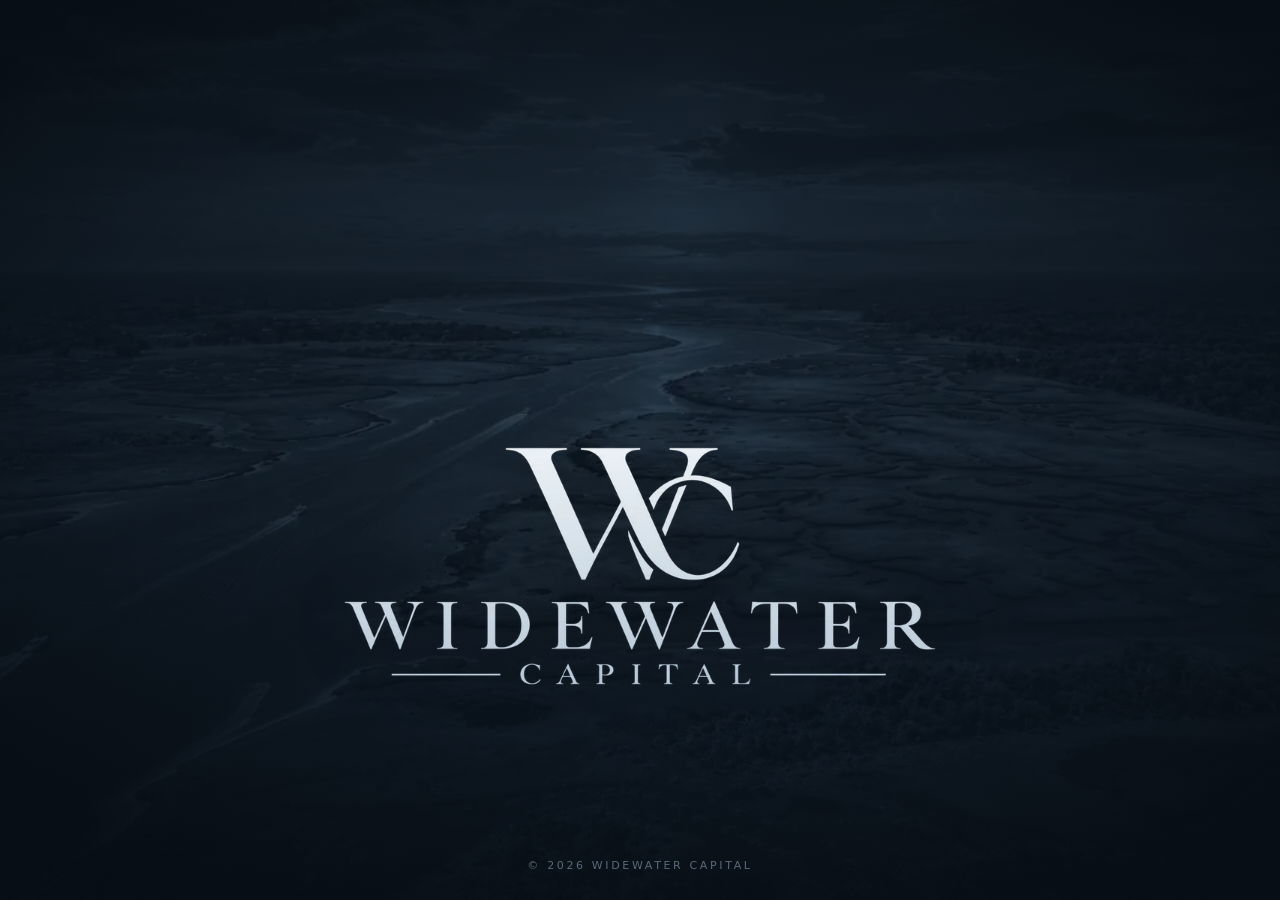
==== index.html @ c3ce8c8d "Add Widewater Capital landing page Dark steel-blue splash page with the Widewater Capital logo over " ====
<!doctype html>
<html lang="en">
<head>
  <meta charset="utf-8">
  <meta name="viewport" content="width=device-width, initial-scale=1">
  <title>Widewater Capital</title>
  <meta name="description" content="Widewater Capital">
  <link rel="canonical" href="https://widewatercapital.com/">
  <meta name="theme-color" content="#0a131c">
  <meta name="color-scheme" content="dark">

  <meta property="og:type" content="website">
  <meta property="og:site_name" content="Widewater Capital">
  <meta property="og:title" content="Widewater Capital">
  <meta property="og:url" content="https://widewatercapital.com/">
  <meta property="og:image" content="https://widewatercapital.com/assets/img/og-image.jpg">
  <meta property="og:image:width" content="1200">
  <meta property="og:image:height" content="630">
  <meta name="twitter:card" content="summary_large_image">

  <link rel="icon" href="favicon.ico" sizes="any">
  <link rel="icon" href="assets/img/favicon-32.png" type="image/png" sizes="32x32">
  <link rel="icon" href="assets/img/icon-192.png" type="image/png" sizes="192x192">
  <link rel="apple-touch-icon" href="assets/img/apple-touch-icon.png">

  <link rel="preload" as="image" type="image/webp" href="assets/img/logo.webp"
        imagesrcset="assets/img/logo-800.webp 800w, assets/img/logo.webp 1482w"
        imagesizes="(min-width: 760px) 600px, 80vw">
  <link rel="stylesheet" href="assets/css/styles.css">

  <script type="application/ld+json">
  {
    "@context": "https://schema.org",
    "@type": "Organization",
    "name": "Widewater Capital",
    "url": "https://widewatercapital.com/",
    "logo": "https://widewatercapital.com/assets/img/icon-192.png"
  }
  </script>
</head>
<body>
  <main class="splash">
    <picture>
      <source type="image/webp"
              srcset="assets/img/bg-800.webp 800w, assets/img/bg-1280.webp 1280w, assets/img/bg-1672.webp 1672w"
              sizes="100vw">
      <img class="splash-bg"
           src="assets/img/bg-1672.jpg"
           srcset="assets/img/bg-800.jpg 800w, assets/img/bg-1280.jpg 1280w, assets/img/bg-1672.jpg 1672w"
           sizes="100vw" width="1672" height="941" alt="" decoding="async">
    </picture>

    <h1 class="splash-logo">
      <picture>
        <source type="image/webp"
                srcset="assets/img/logo-800.webp 800w, assets/img/logo.webp 1482w"
                sizes="(min-width: 760px) 600px, 80vw">
        <img src="assets/img/logo.png"
             srcset="assets/img/logo-800.png 800w, assets/img/logo.png 1482w"
             sizes="(min-width: 760px) 600px, 80vw"
             width="1482" height="608" alt="Widewater Capital" fetchpriority="high">
      </picture>
    </h1>

    <footer class="splash-footer">
      © <span id="year">2026</span> Widewater Capital
    </footer>
  </main>

  <script>document.getElementById("year").textContent = new Date().getFullYear();</script>
</body>
</html>
---- assets/css/styles.css ----
/* Widewater Capital — splash page */

:root {
  --steel-950: #070d14;
  --steel-900: #0a131c;
  --steel-800: #122233;
  --steel-300: #8ea4b8;
  --steel-100: #dbe4ec;
}

*,
*::before,
*::after {
  box-sizing: border-box;
}

html,
body {
  height: 100%;
}

body {
  margin: 0;
  background: var(--steel-900);
  color: var(--steel-100);
  font-family: system-ui, -apple-system, "Segoe UI", Roboto, sans-serif;
  -webkit-font-smoothing: antialiased;
}

img {
  display: block;
  max-width: 100%;
  height: auto;
}

a {
  color: inherit;
}

:focus-visible {
  outline: 1px solid var(--steel-300);
  outline-offset: 4px;
}

.splash {
  position: relative;
  display: grid;
  place-items: center;
  min-height: 100vh;
  min-height: 100svh;
  padding: 6rem 1rem;
  overflow: hidden;
  background:
    radial-gradient(ellipse at 50% 45%, var(--steel-800) 0%, var(--steel-900) 55%, var(--steel-950) 100%);
  isolation: isolate;
}

/* Steel-blue duotone of the estuary photo, sitting quietly behind the logo */
.splash-bg {
  position: absolute;
  inset: 0;
  z-index: -2;
  width: 100%;
  height: 100%;
  object-fit: cover;
  object-position: 40% 55%;
  animation: bg-in 2.4s cubic-bezier(0.22, 1, 0.36, 1) both;
}

.splash::after {
  content: "";
  position: absolute;
  inset: 0;
  z-index: -1;
  background:
    radial-gradient(ellipse 70% 60% at 50% 48%, rgba(10, 19, 28, 0.35) 0%, rgba(10, 19, 28, 0.7) 60%, rgba(7, 13, 20, 0.94) 100%),
    linear-gradient(180deg, rgba(7, 13, 20, 0.5) 0%, rgba(7, 13, 20, 0.15) 40%, rgba(7, 13, 20, 0.6) 100%);
}

.splash-logo {
  display: block;
  width: min(600px, 80vw);
  margin: 0;
  filter: drop-shadow(0 6px 30px rgba(0, 0, 0, 0.45));
  animation: logo-in 1.6s 0.25s cubic-bezier(0.22, 1, 0.36, 1) both;
}

.splash-tagline {
  margin: 2rem 0 0;
  color: var(--steel-300);
  font-size: 0.75rem;
  letter-spacing: 0.3em;
  text-align: center;
  text-transform: uppercase;
  animation: logo-in 1.6s 0.5s cubic-bezier(0.22, 1, 0.36, 1) both;
}

.splash-tagline a {
  display: inline-block;
  margin-top: 1.25rem;
  padding: 0.75rem 1.5rem;
  border: 1px solid rgba(142, 164, 184, 0.45);
  color: var(--steel-100);
  text-decoration: none;
  transition: border-color 0.2s, background-color 0.2s;
}

.splash-tagline a:hover {
  border-color: var(--steel-100);
  background: rgba(219, 228, 236, 0.06);
}

.splash-footer {
  position: absolute;
  bottom: 1.75rem;
  left: 0;
  right: 0;
  color: var(--steel-300);
  font-size: 0.6875rem;
  letter-spacing: 0.24em;
  text-align: center;
  text-transform: uppercase;
  opacity: 0.6;
  animation: fade-in 1.6s 0.9s ease both;
}

/* 404 page: smaller logo with a message below */
.splash-stack {
  display: flex;
  flex-direction: column;
  align-items: center;
}

.not-found .splash-logo {
  width: min(380px, 66vw);
}

@keyframes bg-in {
  from {
    opacity: 0;
    transform: scale(1.06);
  }
}

@keyframes logo-in {
  from {
    opacity: 0;
    transform: translateY(12px);
  }
}

@keyframes fade-in {
  from {
    opacity: 0;
  }
}

@media (prefers-reduced-motion: reduce) {
  .splash-bg,
  .splash-logo,
  .splash-tagline,
  .splash-footer {
    animation: none;
  }
}
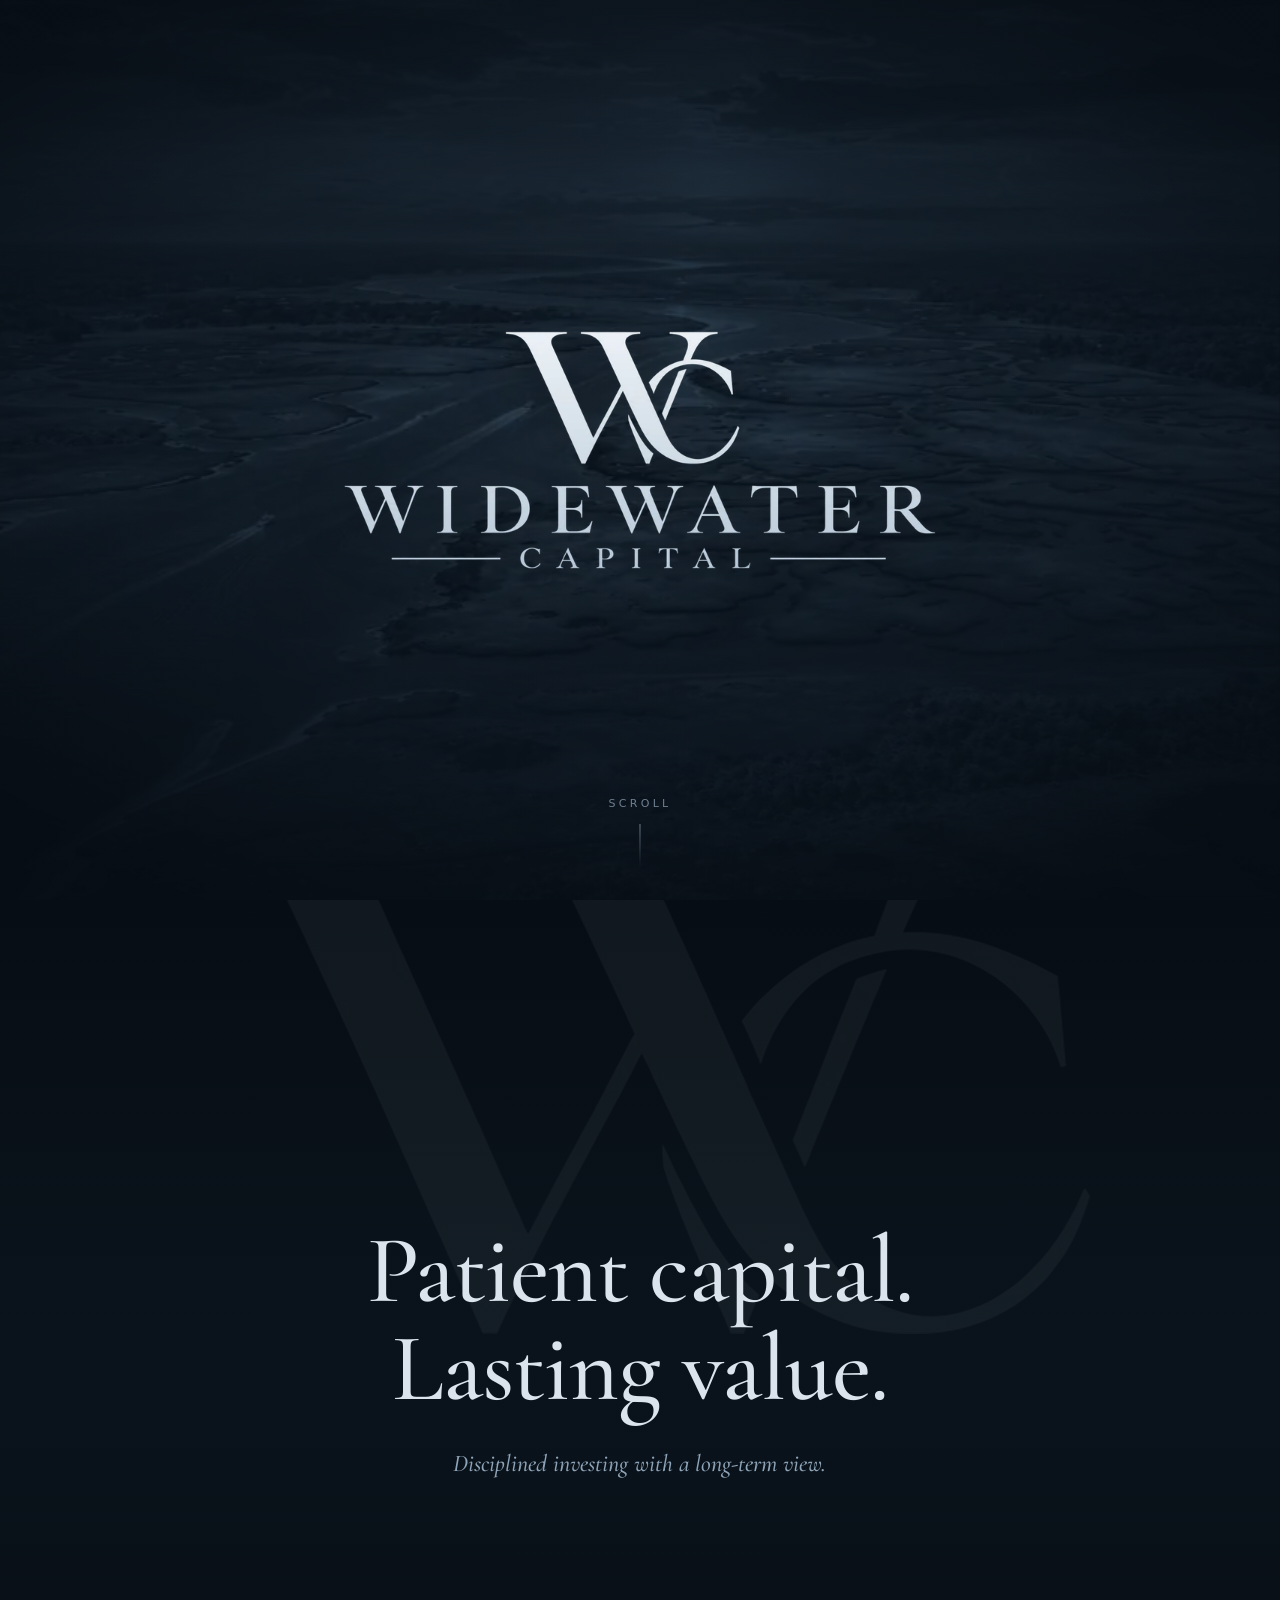
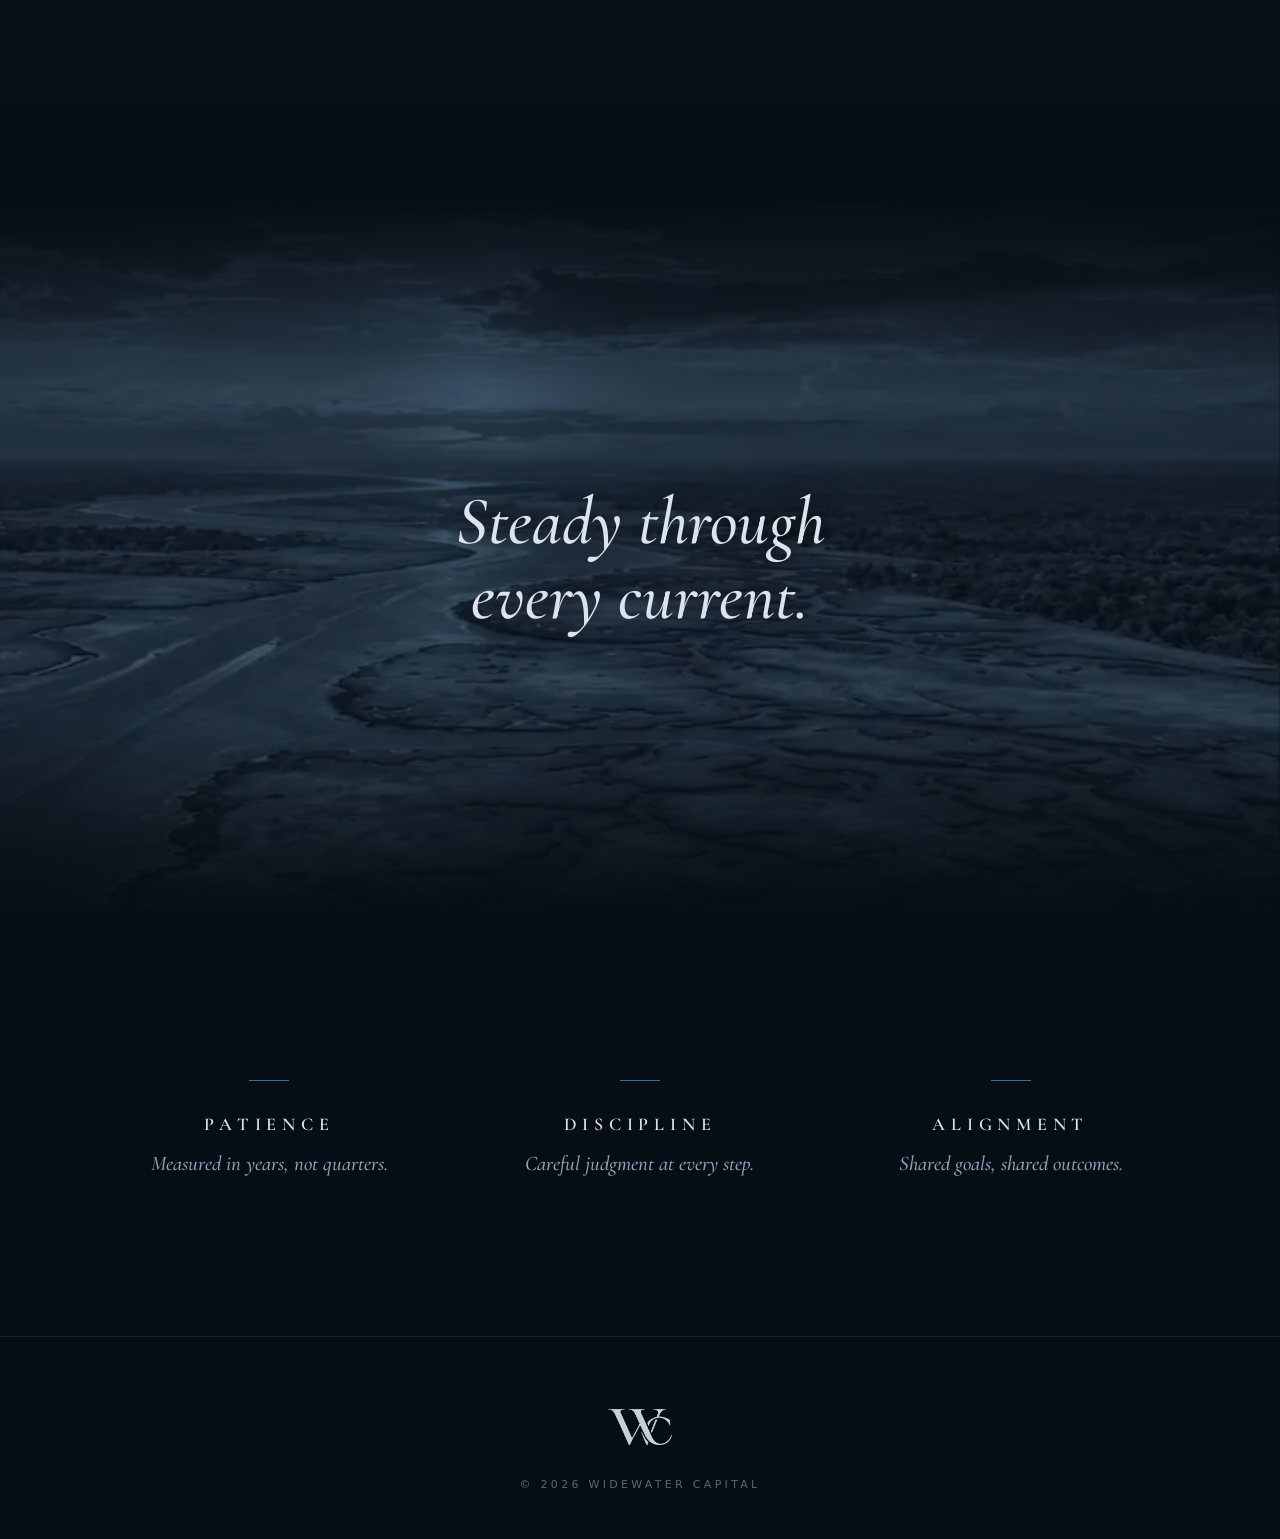
==== commit d9b61e47: "Add parallax scrolling sections to the landing page Below the logo hero: a short statement over a dr" ====
--- a/index.html
+++ b/index.html
@@ -4,7 +4,7 @@
   <meta charset="utf-8">
   <meta name="viewport" content="width=device-width, initial-scale=1">
   <title>Widewater Capital</title>
-  <meta name="description" content="Widewater Capital">
+  <meta name="description" content="Widewater Capital — patient capital, lasting value.">
   <link rel="canonical" href="https://widewatercapital.com/">
   <meta name="theme-color" content="#0a131c">
   <meta name="color-scheme" content="dark">
@@ -12,6 +12,7 @@
   <meta property="og:type" content="website">
   <meta property="og:site_name" content="Widewater Capital">
   <meta property="og:title" content="Widewater Capital">
+  <meta property="og:description" content="Patient capital. Lasting value.">
   <meta property="og:url" content="https://widewatercapital.com/">
   <meta property="og:image" content="https://widewatercapital.com/assets/img/og-image.jpg">
   <meta property="og:image:width" content="1200">
@@ -23,6 +24,9 @@
   <link rel="icon" href="assets/img/icon-192.png" type="image/png" sizes="192x192">
   <link rel="apple-touch-icon" href="assets/img/apple-touch-icon.png">
 
+  <link rel="preconnect" href="https://fonts.googleapis.com">
+  <link rel="preconnect" href="https://fonts.gstatic.com" crossorigin>
+  <link rel="stylesheet" href="https://fonts.googleapis.com/css2?family=Cormorant+Garamond:ital,wght@0,500;0,600;1,500&display=swap">
   <link rel="preload" as="image" type="image/webp" href="assets/img/logo.webp"
         imagesrcset="assets/img/logo-800.webp 800w, assets/img/logo.webp 1482w"
         imagesizes="(min-width: 760px) 600px, 80vw">
@@ -39,34 +43,87 @@
   </script>
 </head>
 <body>
-  <main class="splash">
-    <picture>
-      <source type="image/webp"
-              srcset="assets/img/bg-800.webp 800w, assets/img/bg-1280.webp 1280w, assets/img/bg-1672.webp 1672w"
-              sizes="100vw">
-      <img class="splash-bg"
-           src="assets/img/bg-1672.jpg"
-           srcset="assets/img/bg-800.jpg 800w, assets/img/bg-1280.jpg 1280w, assets/img/bg-1672.jpg 1672w"
-           sizes="100vw" width="1672" height="941" alt="" decoding="async">
-    </picture>
+  <main>
+    <section class="splash hero" id="top">
+      <div class="parallax-layer" data-speed="0.5">
+        <picture>
+          <source type="image/webp"
+                  srcset="assets/img/bg-800.webp 800w, assets/img/bg-1280.webp 1280w, assets/img/bg-1672.webp 1672w"
+                  sizes="100vw">
+          <img class="splash-bg"
+               src="assets/img/bg-1672.jpg"
+               srcset="assets/img/bg-800.jpg 800w, assets/img/bg-1280.jpg 1280w, assets/img/bg-1672.jpg 1672w"
+               sizes="100vw" width="1672" height="941" alt="" decoding="async">
+        </picture>
+      </div>
 
-    <h1 class="splash-logo">
-      <picture>
-        <source type="image/webp"
-                srcset="assets/img/logo-800.webp 800w, assets/img/logo.webp 1482w"
-                sizes="(min-width: 760px) 600px, 80vw">
-        <img src="assets/img/logo.png"
-             srcset="assets/img/logo-800.png 800w, assets/img/logo.png 1482w"
-             sizes="(min-width: 760px) 600px, 80vw"
-             width="1482" height="608" alt="Widewater Capital" fetchpriority="high">
-      </picture>
-    </h1>
+      <div class="hero-content" data-speed="0.25" data-fade>
+        <h1 class="splash-logo">
+          <picture>
+            <source type="image/webp"
+                    srcset="assets/img/logo-800.webp 800w, assets/img/logo.webp 1482w"
+                    sizes="(min-width: 760px) 600px, 80vw">
+            <img src="assets/img/logo.png"
+                 srcset="assets/img/logo-800.png 800w, assets/img/logo.png 1482w"
+                 sizes="(min-width: 760px) 600px, 80vw"
+                 width="1482" height="608" alt="Widewater Capital" fetchpriority="high">
+          </picture>
+        </h1>
+      </div>
 
-    <footer class="splash-footer">
-      © <span id="year">2026</span> Widewater Capital
-    </footer>
+      <a class="scroll-cue" href="#intro">Scroll</a>
+    </section>
+
+    <section class="statement" id="intro">
+      <div class="watermark" data-speed="0.3" aria-hidden="true">
+        <img src="assets/img/monogram.webp" width="900" height="508" alt="" loading="lazy" decoding="async">
+      </div>
+      <div class="statement-inner reveal">
+        <h2>Patient capital.<br>Lasting value.</h2>
+        <p>Disciplined investing with a long-term view.</p>
+      </div>
+    </section>
+
+    <section class="band">
+      <div class="parallax-layer" data-speed="0.25">
+        <picture>
+          <source type="image/webp"
+                  srcset="assets/img/bg-800.webp 800w, assets/img/bg-1280.webp 1280w, assets/img/bg-1672.webp 1672w"
+                  sizes="100vw">
+          <img class="splash-bg"
+               src="assets/img/bg-1280.jpg"
+               srcset="assets/img/bg-800.jpg 800w, assets/img/bg-1280.jpg 1280w, assets/img/bg-1672.jpg 1672w"
+               sizes="100vw" width="1672" height="941" alt="" loading="lazy" decoding="async">
+        </picture>
+      </div>
+      <p class="band-line reveal">Steady through every current.</p>
+    </section>
+
+    <section class="pillars" aria-label="Principles">
+      <ul class="pillar-list">
+        <li class="pillar reveal">
+          <h3>Patience</h3>
+          <p>Measured in years, not quarters.</p>
+        </li>
+        <li class="pillar reveal">
+          <h3>Discipline</h3>
+          <p>Careful judgment at every step.</p>
+        </li>
+        <li class="pillar reveal">
+          <h3>Alignment</h3>
+          <p>Shared goals, shared outcomes.</p>
+        </li>
+      </ul>
+    </section>
   </main>
 
-  <script>document.getElementById("year").textContent = new Date().getFullYear();</script>
+  <footer class="site-footer">
+    <a href="#top" aria-label="Back to top">
+      <img src="assets/img/monogram.webp" width="900" height="508" alt="" loading="lazy" decoding="async">
+    </a>
+    <p>© <span data-year>2026</span> Widewater Capital</p>
+  </footer>
+
+  <script src="assets/js/main.js" defer></script>
 </body>
 </html>
--- a/assets/css/styles.css
+++ b/assets/css/styles.css
@@ -1,11 +1,16 @@
-/* Widewater Capital — splash page */
+/* Widewater Capital */
 
 :root {
   --steel-950: #070d14;
   --steel-900: #0a131c;
   --steel-800: #122233;
+  --steel-500: #4f6a82;
   --steel-300: #8ea4b8;
   --steel-100: #dbe4ec;
+
+  --serif: "Cormorant Garamond", "Iowan Old Style", Georgia, serif;
+  --sans: system-ui, -apple-system, "Segoe UI", Roboto, sans-serif;
+  --ease-out: cubic-bezier(0.22, 1, 0.36, 1);
 }
 
 *,
@@ -14,16 +19,15 @@
   box-sizing: border-box;
 }
 
-html,
-body {
-  height: 100%;
+html {
+  scroll-behavior: smooth;
 }
 
 body {
   margin: 0;
-  background: var(--steel-900);
+  background: var(--steel-950);
   color: var(--steel-100);
-  font-family: system-ui, -apple-system, "Segoe UI", Roboto, sans-serif;
+  font-family: var(--serif);
   -webkit-font-smoothing: antialiased;
 }
 
@@ -37,10 +41,30 @@
   color: inherit;
 }
 
+h2,
+h3,
+p {
+  margin: 0;
+  font-weight: 500;
+}
+
 :focus-visible {
   outline: 1px solid var(--steel-300);
   outline-offset: 4px;
 }
+
+/* Small letter-spaced labels */
+.scroll-cue,
+.splash-tagline,
+.site-footer p {
+  color: var(--steel-300);
+  font-family: var(--sans);
+  font-size: 0.6875rem;
+  letter-spacing: 0.3em;
+  text-transform: uppercase;
+}
+
+/* Full-screen logo splash (home hero and 404) */
 
 .splash {
   position: relative;
@@ -55,7 +79,14 @@
   isolation: isolate;
 }
 
-/* Steel-blue duotone of the estuary photo, sitting quietly behind the logo */
+.parallax-layer {
+  position: absolute;
+  inset: 0;
+  z-index: -2;
+  will-change: transform;
+}
+
+/* Steel-blue duotone of the estuary photo */
 .splash-bg {
   position: absolute;
   inset: 0;
@@ -64,7 +95,11 @@
   height: 100%;
   object-fit: cover;
   object-position: 40% 55%;
-  animation: bg-in 2.4s cubic-bezier(0.22, 1, 0.36, 1) both;
+}
+
+.hero .splash-bg,
+.not-found .splash-bg {
+  animation: bg-in 2.4s var(--ease-out) both;
 }
 
 .splash::after {
@@ -77,22 +112,210 @@
     linear-gradient(180deg, rgba(7, 13, 20, 0.5) 0%, rgba(7, 13, 20, 0.15) 40%, rgba(7, 13, 20, 0.6) 100%);
 }
 
+/* Room for the background to drift without exposing an edge */
+.hero .parallax-layer {
+  inset: -8vh 0;
+}
+
+.hero-content {
+  display: flex;
+  justify-content: center;
+  width: 100%;
+  will-change: transform, opacity;
+}
+
 .splash-logo {
   display: block;
   width: min(600px, 80vw);
   margin: 0;
   filter: drop-shadow(0 6px 30px rgba(0, 0, 0, 0.45));
-  animation: logo-in 1.6s 0.25s cubic-bezier(0.22, 1, 0.36, 1) both;
+  animation: logo-in 1.6s 0.25s var(--ease-out) both;
+}
+
+.scroll-cue {
+  position: absolute;
+  bottom: 2rem;
+  left: 50%;
+  display: flex;
+  flex-direction: column;
+  align-items: center;
+  gap: 0.9rem;
+  text-decoration: none;
+  opacity: 0.75;
+  transform: translateX(-50%);
+  animation: fade-in 1.6s 1s ease both;
+}
+
+.scroll-cue::after {
+  content: "";
+  width: 1px;
+  height: 2.75rem;
+  background: linear-gradient(var(--steel-300), transparent);
+  transform-origin: top;
+  animation: cue 2.6s ease-in-out infinite;
+}
+
+.scroll-cue:hover {
+  opacity: 1;
+}
+
+/* Statement */
+
+.statement {
+  position: relative;
+  display: grid;
+  place-items: center;
+  min-height: 100vh;
+  min-height: 100svh;
+  padding: 8rem 1.5rem;
+  overflow: hidden;
+  background: linear-gradient(180deg, var(--steel-950) 0%, var(--steel-900) 50%, var(--steel-950) 100%);
+  text-align: center;
+  isolation: isolate;
+}
+
+.watermark {
+  position: absolute;
+  inset: 0;
+  z-index: -1;
+  display: grid;
+  place-items: center;
+  opacity: 0.05;
+  will-change: transform;
+}
+
+.watermark img {
+  width: min(900px, 115vw);
+}
+
+.statement h2 {
+  font-size: clamp(2.75rem, 7.5vw, 6.25rem);
+  line-height: 1.02;
+  letter-spacing: -0.01em;
+}
+
+.statement p {
+  margin-top: 2rem;
+  color: var(--steel-300);
+  font-size: clamp(1.2rem, 2vw, 1.5rem);
+  font-style: italic;
+}
+
+/* Image band */
+
+.band {
+  position: relative;
+  display: grid;
+  place-items: center;
+  min-height: 80vh;
+  min-height: 80svh;
+  padding: 6rem 1.5rem;
+  overflow: hidden;
+  text-align: center;
+  isolation: isolate;
+}
+
+.band .parallax-layer {
+  inset: -25vh 0;
+}
+
+.band .splash-bg {
+  object-position: 72% 80%;
+}
+
+.band::after {
+  content: "";
+  position: absolute;
+  inset: 0;
+  z-index: -1;
+  background: linear-gradient(180deg, var(--steel-950) 0%, rgba(7, 13, 20, 0.3) 28%, rgba(7, 13, 20, 0.3) 72%, var(--steel-950) 100%);
+}
+
+.band-line {
+  max-width: 14ch;
+  font-size: clamp(2.25rem, 5.5vw, 4.25rem);
+  font-style: italic;
+  line-height: 1.1;
+  text-shadow: 0 2px 30px rgba(0, 0, 0, 0.5);
+}
+
+/* Pillars */
+
+.pillars {
+  padding: clamp(6rem, 14vw, 10rem) 1.5rem;
+}
+
+.pillar-list {
+  display: grid;
+  gap: 4rem;
+  max-width: 1080px;
+  margin: 0 auto;
+  padding: 0;
+  list-style: none;
+  text-align: center;
+}
+
+.pillar h3 {
+  font-size: 1.125rem;
+  font-weight: 600;
+  letter-spacing: 0.32em;
+  text-transform: uppercase;
+}
+
+.pillar h3::before {
+  content: "";
+  display: block;
+  width: 2.5rem;
+  height: 1px;
+  margin: 0 auto 2rem;
+  background: var(--steel-500);
+}
+
+.pillar p {
+  margin-top: 1rem;
+  color: var(--steel-300);
+  font-size: 1.3rem;
+  font-style: italic;
+}
+
+/* Footer */
+
+.site-footer {
+  padding: 4.5rem 1.5rem 3rem;
+  border-top: 1px solid rgba(142, 164, 184, 0.12);
+  text-align: center;
+}
+
+.site-footer a {
+  display: inline-block;
+}
+
+.site-footer img {
+  width: 64px;
+  opacity: 0.85;
+}
+
+.site-footer p {
+  margin-top: 1.75rem;
+  opacity: 0.6;
+}
+
+/* 404 page: smaller logo with a message below */
+
+.splash-stack {
+  display: flex;
+  flex-direction: column;
+  align-items: center;
+}
+
+.not-found .splash-logo {
+  width: min(380px, 66vw);
 }
 
 .splash-tagline {
   margin: 2rem 0 0;
-  color: var(--steel-300);
-  font-size: 0.75rem;
-  letter-spacing: 0.3em;
   text-align: center;
-  text-transform: uppercase;
-  animation: logo-in 1.6s 0.5s cubic-bezier(0.22, 1, 0.36, 1) both;
+  animation: logo-in 1.6s 0.5s var(--ease-out) both;
 }
 
 .splash-tagline a {
@@ -110,29 +333,25 @@
   background: rgba(219, 228, 236, 0.06);
 }
 
-.splash-footer {
-  position: absolute;
-  bottom: 1.75rem;
-  left: 0;
-  right: 0;
-  color: var(--steel-300);
-  font-size: 0.6875rem;
-  letter-spacing: 0.24em;
-  text-align: center;
-  text-transform: uppercase;
-  opacity: 0.6;
-  animation: fade-in 1.6s 0.9s ease both;
-}
-
-/* 404 page: smaller logo with a message below */
-.splash-stack {
-  display: flex;
-  flex-direction: column;
-  align-items: center;
-}
-
-.not-found .splash-logo {
-  width: min(380px, 66vw);
+/* Scroll reveal (only when JS is running) */
+
+.js .reveal {
+  opacity: 0;
+  transform: translateY(24px);
+  transition: opacity 1.2s var(--ease-out), transform 1.2s var(--ease-out);
+}
+
+.js .reveal.is-visible {
+  opacity: 1;
+  transform: none;
+}
+
+.pillar.reveal:nth-child(2) {
+  transition-delay: 0.12s;
+}
+
+.pillar.reveal:nth-child(3) {
+  transition-delay: 0.24s;
 }
 
 @keyframes bg-in {
@@ -155,11 +374,44 @@
   }
 }
 
+@keyframes cue {
+  0% {
+    opacity: 0;
+    transform: scaleY(0);
+  }
+  40% {
+    opacity: 1;
+    transform: scaleY(1);
+  }
+  100% {
+    opacity: 0;
+    transform: scaleY(1);
+  }
+}
+
+@media (min-width: 760px) {
+  .pillar-list {
+    grid-template-columns: repeat(3, 1fr);
+    gap: 2rem;
+  }
+}
+
 @media (prefers-reduced-motion: reduce) {
+  html {
+    scroll-behavior: auto;
+  }
+
   .splash-bg,
   .splash-logo,
   .splash-tagline,
-  .splash-footer {
+  .scroll-cue,
+  .scroll-cue::after {
     animation: none;
   }
-}
+
+  .js .reveal {
+    opacity: 1;
+    transform: none;
+    transition: none;
+  }
+}
